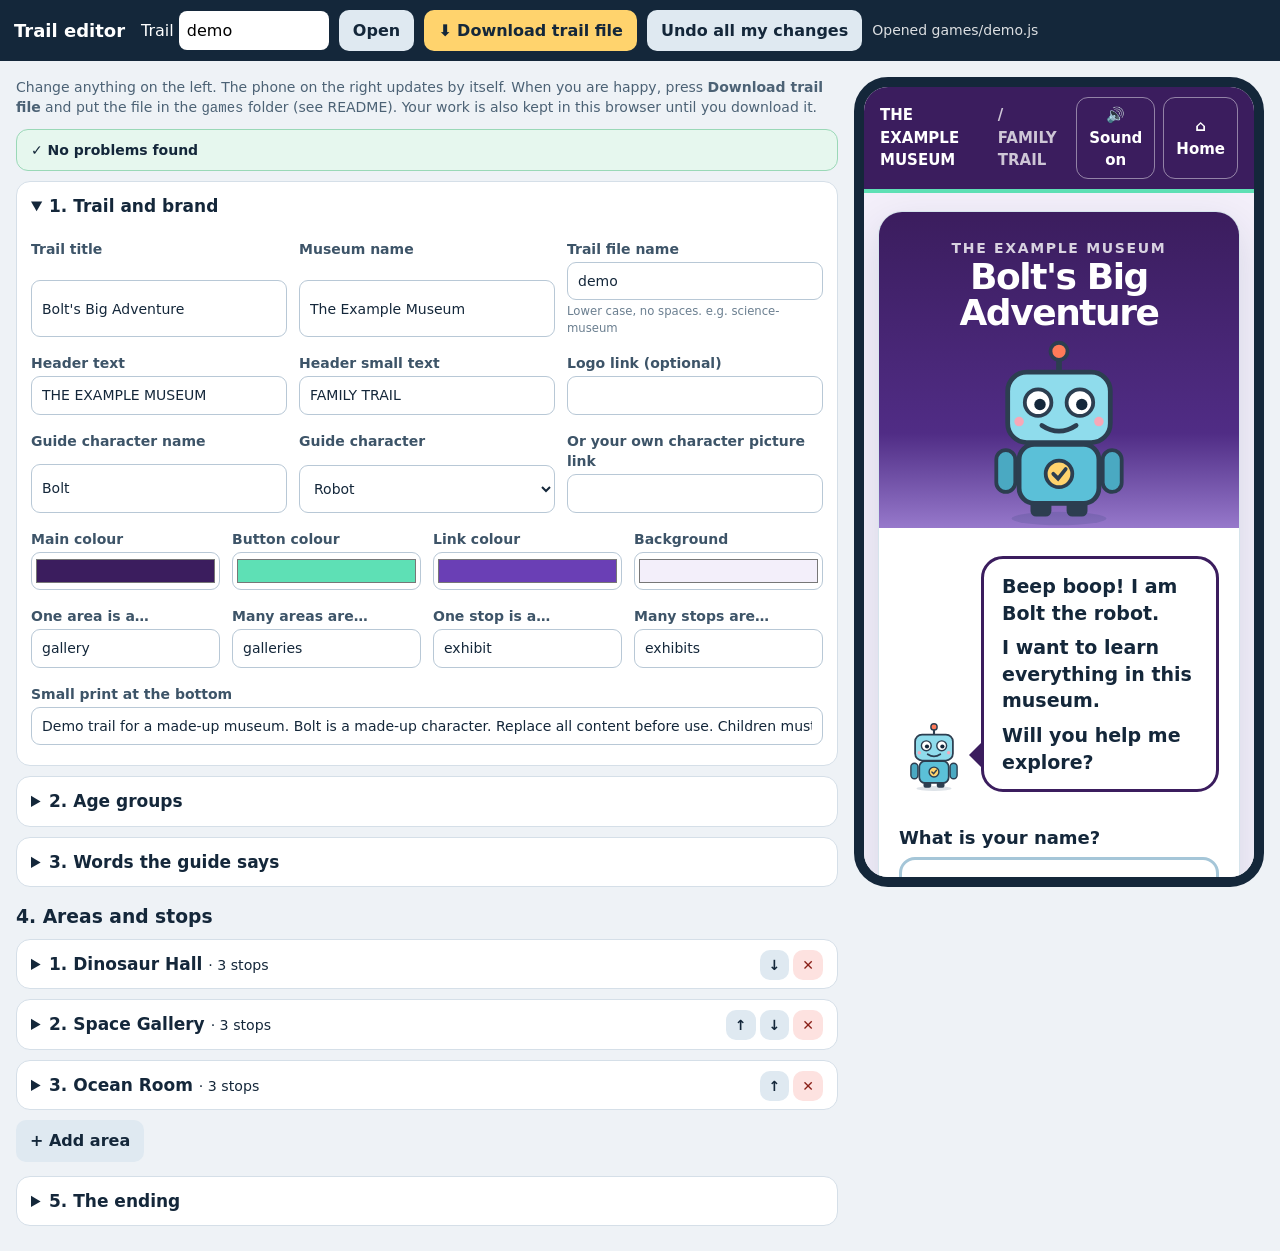
==== editor.html @ 1aa7fb00 "Central trail framework: engine, themes, age levels, 8 game types, editor, demo museum - Split engin" ====
<!DOCTYPE html>
<html lang="en-GB">
<head>
<meta charset="utf-8">
<meta name="viewport" content="width=device-width,initial-scale=1">
<title>Trail editor</title>
<style>
*{box-sizing:border-box}body{margin:0;font:16px/1.45 system-ui,-apple-system,"Segoe UI",Arial,sans-serif;color:#14273a;background:#eef2f6}
button,input,select,textarea{font:inherit}button{cursor:pointer}
.bar{position:sticky;top:0;z-index:10;background:#14273a;color:#fff;padding:10px 14px;display:flex;gap:10px;flex-wrap:wrap;align-items:center}
.bar strong{font-size:18px;margin-right:6px}.bar input{width:150px;padding:8px;border-radius:8px;border:0}
.b{border:0;border-radius:10px;padding:9px 14px;font-weight:800;background:#dfe9f1;color:#14273a}.b.p{background:#ffd36d}.b.s{padding:5px 9px;font-size:14px}.b.d{background:#fde2e0;color:#8a1f17}
#status{font-size:14px;opacity:.85}
.wrap{display:grid;grid-template-columns:minmax(0,1fr) 410px;gap:16px;padding:16px;max-width:1300px;margin:auto}
.phone{position:sticky;top:70px;height:calc(100vh - 90px);border:10px solid #14273a;border-radius:34px;overflow:hidden;background:#fff}.phone iframe{width:100%;height:100%;border:0}
details{background:#fff;border:1px solid #d5dfe8;border-radius:14px;margin:0 0 10px;padding:0 14px}details[open]{padding-bottom:12px}
summary{cursor:pointer;font-weight:850;padding:12px 0;font-size:17px}details details{background:#f7fafc}details details summary{font-size:16px}details details details{background:#fff}
.f{display:grid;gap:3px;margin:8px 0;font-size:14px;font-weight:700;color:#3d5468}.f input,.f select,.f textarea{width:100%;padding:8px 10px;border:1.5px solid #b8c8d6;border-radius:9px;font-weight:500;color:#14273a;background:#fff}
.f textarea{min-height:76px;resize:vertical}.f input[type=color]{padding:2px;height:38px}.f small{font-weight:500;color:#6b7f90}
.g{display:grid;grid-template-columns:repeat(auto-fit,minmax(150px,1fr));gap:0 12px}.g3{grid-template-columns:repeat(auto-fit,minmax(110px,1fr))}
.rowx{display:flex;gap:6px;align-items:center;margin:6px 0;flex-wrap:wrap}.rowx input[type=text],.rowx input[type=number]{padding:7px 8px;border:1.5px solid #b8c8d6;border-radius:8px;min-width:0}
.rowx .ic{width:92px}.rowx .lb{flex:1 1 120px}.rowx .xy{width:64px}
.tools{float:right;display:flex;gap:4px;margin-top:-2px}
.lvl{border-left:4px solid #ffd36d;padding:2px 0 2px 12px;margin:12px 0}.lvl h4{margin:0 0 4px;font-size:15px}
.probs{background:#fff8e6;border:1.5px solid #f0d9a6;border-radius:12px;padding:10px 14px;margin:0 0 10px;font-size:14px}.probs.ok{background:#e6f7ee;border-color:#9ad8b7}.probs ul{margin:4px 0 0;padding-left:18px}
.help{font-size:14px;color:#4c6275;margin:0 0 10px}
@media(max-width:900px){.wrap{grid-template-columns:1fr}.phone{position:static;height:720px;max-width:410px;margin:auto}}
</style>
</head>
<body>
<div class="bar"><strong>Trail editor</strong><label>Trail <input id="gid" value="demo" aria-label="Trail file name"></label><button class="b" id="open">Open</button><button class="b p" id="dl">⬇ Download trail file</button><button class="b" id="discard">Undo all my changes</button><span id="status"></span></div>
<div class="wrap"><div><p class="help">Change anything on the left. The phone on the right updates by itself. When you are happy, press <b>Download trail file</b> and put the file in the <code>games</code> folder (see README). Your work is also kept in this browser until you download it.</p><div id="probs"></div><div id="form"></div></div><div class="phone"><iframe id="pv" title="Phone preview"></iframe></div></div>
<script>
'use strict';
let G=null,fileId='demo',openSet=new Set(['trail']),timer=null;
const $=id=>document.getElementById(id),form=$('form');
const esc=s=>String(s??'').replace(/[&<>"']/g,c=>({'&':'&amp;','<':'&lt;','>':'&gt;','"':'&quot;',"'":'&#39;'}[c]));
const get=p=>p.split('.').reduce((o,k)=>o==null?o:o[k],G);
const set=(p,v)=>{const ks=p.split('.'),last=ks.pop(),o=ks.reduce((o,k)=>o[k]??(o[k]={}),G);if(v===undefined)delete o[last];else o[last]=v};
const uid=p=>p+Math.random().toString(36).slice(2,7);
const SIGNS=['sun','cloud','rainbow','moon','star','rocket','heart','tree','fish','leaf','key','crown','bell','apple','flower','drop'];
const ARTS=['','fighter','trainer','jet','jetCanard','bomber','drone','rocket','biplane','triplane','helicopter','flyingboat'];
const TYPES={choice:'Pick the answer',hotspot:'Tap the right spot on the picture',count:'Count it (+ and − buttons)',spy:'I-spy checklist (tick what you find)',order:'Put in order',match:'Match the pairs',code:'Type the answer (read a label)',estimate:'Best guess slider'};
const TPL={choice:{options:[{label:'Answer 1',icon:'1'},{label:'Answer 2',icon:'2'},{label:'Answer 3',icon:'3'}],answer:1},hotspot:{options:[{label:'Part 1',x:30,y:30},{label:'Part 2',x:50,y:50},{label:'Part 3',x:70,y:70}],answer:1},count:{answer:3,max:10},spy:{options:[{label:'Thing 1',icon:'👀'},{label:'Thing 2',icon:'👀'},{label:'Thing 3',icon:'👀'}],need:2},order:{items:['First','Second','Third']},match:{pairs:[['A','Goes with A'],['B','Goes with B'],['C','Goes with C']]},code:{answer:'answer',hint:''},estimate:{min:0,max:100,step:1,answer:50,tolerance:5,unit:''}};

/* ---------- form pieces ---------- */
const inp=(p,label,type='text',help='')=>`<label class="f"><span>${label}</span><input type="${type}" data-p="${p}" value="${esc(get(p)??'')}">${help?`<small>${help}</small>`:''}</label>`;
const area=(p,label,help='One line each.')=>`<label class="f"><span>${label}</span><textarea data-p="${p}" data-lines="1">${esc((get(p)||[]).join('\n'))}</textarea><small>${help}</small></label>`;
const sel=(p,label,opts,re='')=>`<label class="f"><span>${label}</span><select data-p="${p}" ${re}>${opts.map(o=>{const[v,l]=Array.isArray(o)?o:[o,o||'(none)'];return `<option value="${esc(v)}" ${String(get(p)??'')===String(v)?'selected':''}>${esc(l)}</option>`}).join('')}</select></label>`;
const det=(k,title,body,tools='')=>`<details data-k="${k}" ${openSet.has(k)?'open':''}><summary>${title}${tools?`<span class="tools">${tools}</span>`:''}</summary>${openSet.has(k)?body():''}</details>`;
const tools=(p,i,n)=>`${i>0?`<button class="b s" data-act="up" data-p="${p}" data-i="${i}" title="Move up">↑</button>`:''}${i<n-1?`<button class="b s" data-act="down" data-p="${p}" data-i="${i}" title="Move down">↓</button>`:''}<button class="b s d" data-act="del" data-p="${p}" data-i="${i}" title="Delete">✕</button>`;

function optRows(p,t){const hs=t.type==='hotspot',pick=t.type!=='spy';return `<div><b style="font-size:14px">Answers</b>${pick?' <small>(tick the correct one)</small>':''}${(t.options||[]).map((o,i)=>`<div class="rowx">${pick?`<input type="radio" name="${p}" data-act="correct" data-p="${p}" data-i="${i+1}" ${+t.answer===i+1?'checked':''} title="Correct answer">`:''}${hs?'':`<input class="ic" type="text" data-p="${p}.options.${i}.icon" value="${esc(o.icon??'')}" placeholder="picture" title="Emoji, number, or stack:2 props:4 blades:3 wing:curved">`}<input class="lb" type="text" data-p="${p}.options.${i}.label" value="${esc(o.label??'')}" placeholder="text">${hs?`<input class="xy" type="number" data-p="${p}.options.${i}.x" value="${esc(o.x??50)}" title="Across %"><input class="xy" type="number" data-p="${p}.options.${i}.y" value="${esc(o.y??50)}" title="Down %">`:''}<button class="b s d" data-act="del" data-p="${p}.options" data-i="${i}">✕</button></div>`).join('')}<button class="b s" data-act="addopt" data-p="${p}">+ Add answer</button>${hs?'<br><small>Numbers are the circle position: % across, % down.</small>':'<br><small>Picture: an emoji, a number, or stack:2 · props:4 · blades:3 · wing:curved</small>'}</div>`}
function taskForm(p,lv){const t=get(p);let h=`<div class="lvl"><h4>${esc(lv.emoji||'')} ${esc(lv.label||lv.id)}</h4><label class="f"><span>Game</span><select data-act="tasktype" data-p="${p}"><option value="">No game at this level (hidden)</option>${Object.entries(TYPES).map(([k,l])=>`<option value="${k}" ${t&&t.type===k?'selected':''}>${l}</option>`).join('')}</select></label>`;
 if(t){h+=inp(p+'.q','Question');
  if(['choice','hotspot','spy'].includes(t.type))h+=optRows(p,t);
  if(t.type==='spy')h+=inp(p+'.need','How many must they find?','number');
  if(t.type==='count')h+=`<div class="g">${inp(p+'.answer','Correct number','number')}${inp(p+'.max','Highest number allowed','number')}</div>`;
  if(t.type==='order')h+=area(p+'.items','Items, in the CORRECT order','One per line. The game shuffles them.');
  if(t.type==='match')h+=`<label class="f"><span>Pairs</span><textarea data-p="${p}.pairs" data-pairs="1">${esc((t.pairs||[]).map(x=>x.join(' = ')).join('\n'))}</textarea><small>One pair per line, like: Mars = The red planet</small></label>`;
  if(t.type==='code')h+=`<div class="g">${inp(p+'.answer','Correct answer','text','More than one? Separate with | like 3|three')}${inp(p+'.hint','Hint (after a wrong try)')}</div>`;
  if(t.type==='estimate')h+=`<div class="g g3">${inp(p+'.answer','Correct','number')}${inp(p+'.tolerance','Close enough ±','number')}${inp(p+'.min','Slider from','number')}${inp(p+'.max','Slider to','number')}${inp(p+'.step','Step','number')}${inp(p+'.unit','Unit')}</div>`;
  h+=`<div class="g">${inp(p+'.look','Look prompt for this level (optional)')}${inp(p+'.fact','Fact for this level (optional)')}</div>`}
 return h+'</div>'}
function stopForm(p){const s=get(p);return `<div class="g">${inp(p+'.name','Name')}${inp(p+'.emoji','Picture: emoji')}${inp(p+'.image','Picture: photo link','text','Optional. e.g. images/whale.jpg')}</div>
 <div class="g g3">${sel(p+'.art','Picture: aircraft drawing',ARTS)}${inp(p+'.body','Drawing colour','color')}${inp(p+'.wing','Wing colour','color')}${sel(p+'.wingShape','Wing shape',['','straight','curved','swept','delta'])}</div>
 ${inp(p+'.look','Look prompt (what to find)')}${inp(p+'.fact','Fact (shown after a correct answer)','text','You can use &lt;strong&gt;bold&lt;/strong&gt;.')}${inp(p+'.talk','Talk together (question for the family)')}
 ${G.levels.map(l=>taskForm(`${p}.tasks.${l.id}`,l)).join('')}`}
function zoneForm(p){const z=get(p),n=(z.stops||[]).length;return `<div class="g">${inp(p+'.label','Place name')}${inp(p+'.title','Chapter title')}${inp(p+'.era','Badge text (optional)')}${sel(p+'.sign','Sign picture',SIGNS)}</div>${area(p+'.story','What the guide says here')}${inp(p+'.grown','Grown-up tip')}
 <h4 style="margin:12px 0 6px">Stops</h4>${(z.stops||[]).map((s,i)=>det(`${p}.stops.${i}`,`${esc(s.emoji||'')} ${esc(s.name||'New stop')}`,()=>stopForm(`${p}.stops.${i}`),tools(p+'.stops',i,n))).join('')}<button class="b s" data-act="addstop" data-p="${p}.stops">+ Add stop</button>`}
function renderForm(){const nz=G.zones.length;form.innerHTML=
 det('trail','1. Trail and brand',()=>`<div class="g">${inp('title','Trail title')}${inp('museum','Museum name')}${inp('id','Trail file name','text','Lower case, no spaces. e.g. science-museum')}</div>
  <div class="g">${inp('brand.header','Header text')}${inp('brand.sub','Header small text')}${inp('brand.logo','Logo link (optional)')}</div>
  <div class="g">${inp('guide.name','Guide character name')}${sel('guide.character','Guide character',[['penguin','Penguin'],['robot','Robot']])}${inp('guide.image','Or your own character picture link')}</div>
  <div class="g g3">${inp('theme.primary','Main colour','color')}${inp('theme.accent','Button colour','color')}${inp('theme.link','Link colour','color')}${inp('theme.background','Background','color')}</div>
  <div class="g g3">${inp('words.zone','One area is a…')}${inp('words.zones','Many areas are…')}${inp('words.stop','One stop is a…')}${inp('words.stops','Many stops are…')}</div>${inp('legal','Small print at the bottom')}`)
 +det('levels','2. Age groups',()=>`<p class="help">Each stop can have a different game for each age group. A stop with no game for a group is hidden for that group.</p>${G.levels.map((l,i)=>`<div class="g g3" style="border-bottom:1px solid #e3eaf0;padding-bottom:6px">${inp(`levels.${i}.label`,'Name')}${inp(`levels.${i}.emoji`,'Emoji')}${inp(`levels.${i}.stopsToPass`,'Stops needed per area','number')}${inp(`levels.${i}.showAnswerAfter`,'Show answer after tries','number')}${sel(`levels.${i}.readAloud`,'Read aloud',[['true','On'],['false','Off']])}<div class="f"><span>&nbsp;</span>${G.levels.length>1?`<button class="b s d" data-act="del" data-p="levels" data-i="${i}">Delete group</button>`:''}</div></div>`).join('')}<button class="b s" data-act="addlevel" style="margin-top:8px">+ Add age group</button>`)
 +det('text','3. Words the guide says',()=>`${area('text.intro','Welcome speech')}${inp('text.introGrown','Note for grown-ups on the first screen')}${area('text.introChips','Extra info chips on the first screen')}${inp('text.certTitle','Certificate heading')}${inp('text.certLine','Certificate line (after the child\'s name)')}${inp('text.certThanks','Guide\'s thank you')}`)
 +`<h3 style="margin:16px 0 8px">4. Areas and stops</h3>`+G.zones.map((z,i)=>det(`zones.${i}`,`${i+1}. ${esc(z.label||'New area')} <small style="font-weight:500">· ${(z.stops||[]).length} stops</small>`,()=>zoneForm(`zones.${i}`),tools('zones',i,nz))).join('')+`<button class="b" data-act="addzone" style="margin-bottom:14px">+ Add area</button>`
 +det('finale','5. The ending',()=>`<div class="g">${sel('finale.type','Ending activity',[['badge','Design a badge'],['plane','Design a plane'],['none','Certificate only']])}${inp('finale.title','Title')}${inp('finale.label','Where (optional)')}</div>${area('finale.story','What the guide says')}${inp('finale.grown','Grown-up tip (optional)')}`);
 problems()}

/* ---------- checks ---------- */
function problems(){const e=[],seen={};
 G.zones.forEach(z=>{const n=z.label||'An area';if(!z.sign)e.push(`${n}: choose a sign picture.`);else if(seen[z.sign])e.push(`${n}: uses the same sign picture as ${seen[z.sign]}.`);else seen[z.sign]=n;
  if(!(z.stops||[]).length)e.push(`${n}: has no stops.`);
  (z.stops||[]).forEach(s=>{const sn=s.name||'A stop';if(!s.tasks||!Object.keys(s.tasks).length)e.push(`${sn}: has no game.`);
   Object.entries(s.tasks||{}).forEach(([l,t])=>{const w=`${sn} (${l})`;if(!t.q)e.push(`${w}: question is empty.`);
    if(['choice','hotspot'].includes(t.type)&&!((t.options||[])[t.answer-1]))e.push(`${w}: tick the correct answer.`);
    if(['choice','hotspot','spy'].includes(t.type)&&(t.options||[]).length<2)e.push(`${w}: needs at least 2 answers.`);
    if(t.type==='order'&&(t.items||[]).length<2)e.push(`${w}: needs at least 2 items.`);
    if(t.type==='match'&&((t.pairs||[]).length<2||(t.pairs||[]).some(x=>x.length!==2||!x[1])))e.push(`${w}: each line needs "left = right".`);
    if(t.type==='code'&&!String(t.answer||'').trim())e.push(`${w}: answer is empty.`);
    if(t.type==='estimate'&&!(+t.min<=+t.answer&&+t.answer<=+t.max))e.push(`${w}: the answer must be between the slider ends.`)})})});
 $('probs').innerHTML=e.length?`<div class="probs"><b>⚠ ${e.length} thing${e.length>1?'s':''} to fix</b><ul>${e.slice(0,12).map(x=>`<li>${esc(x)}</li>`).join('')}</ul></div>`:`<div class="probs ok"><b>✓ No problems found</b></div>`;return e}

/* ---------- preview, save ---------- */
function changed(){try{localStorage.setItem('trail-editor-'+fileId,JSON.stringify(G))}catch(e){}$('status').textContent='Changes kept in this browser. Download to save.';clearTimeout(timer);timer=setTimeout(preview,600);problems()}
function preview(){$('pv').src='index.html?preview=1&t='+Date.now()}
window.addEventListener('message',e=>{if(e.source===$('pv').contentWindow&&e.data&&e.data.type==='trail-ready'&&G)$('pv').contentWindow.postMessage({type:'trail-preview',game:G},'*')});
function normalise(g){g.brand=g.brand||{};g.guide=g.guide||{name:'Guide',character:'penguin'};g.theme={primary:'#071d35',accent:'#ffd36d',link:'#145d94',background:'#eaf3f7',...(g.theme||{})};g.words=g.words||{};g.text=g.text||{};g.zones=g.zones||[];g.finale=g.finale||{type:'none'};if(!g.levels||!g.levels.length)g.levels=[{id:'junior',label:'Ages 4–8',emoji:'🐣',stopsToPass:1,showAnswerAfter:2,readAloud:true}];return g}
function load(id,fromFile){fileId=id.replace(/[^a-z0-9-]/gi,'')||'demo';$('gid').value=fileId;let draft=null;try{draft=JSON.parse(localStorage.getItem('trail-editor-'+fileId)||'null')}catch(e){}
 if(draft&&!fromFile){G=normalise(draft);$('status').textContent='Opened your unsaved changes.';renderForm();preview();return}
 delete window.GAME;const s=document.createElement('script');s.src=`games/${fileId}.js?t=${Date.now()}`;
 s.onload=()=>{G=normalise(JSON.parse(JSON.stringify(window.GAME)));$('status').textContent=`Opened games/${fileId}.js`;renderForm();preview()};
 s.onerror=()=>{$('status').textContent=`Could not find games/${fileId}.js`};document.head.appendChild(s)}
$('open').onclick=()=>load($('gid').value);
$('discard').onclick=()=>{if(confirm('Throw away your changes and reload the saved file?')){localStorage.removeItem('trail-editor-'+fileId);load(fileId,true)}};
$('dl').onclick=()=>{const e=problems();if(e.length&&!confirm(`There ${e.length>1?'are':'is'} ${e.length} thing${e.length>1?'s':''} to fix. Download anyway?`))return;G.id=(G.id||fileId).toLowerCase().replace(/[^a-z0-9-]/g,'-');const a=document.createElement('a');a.href=URL.createObjectURL(new Blob(['window.GAME = '+JSON.stringify(G,null,2)+';\n'],{type:'text/javascript'}));a.download=G.id+'.js';a.click();$('status').textContent=`Downloaded ${G.id}.js. Put it in the games folder.`};

/* ---------- events ---------- */
form.addEventListener('toggle',e=>{const k=e.target.dataset&&e.target.dataset.k;if(!k)return;const was=openSet.has(k);e.target.open?openSet.add(k):openSet.delete(k);if(e.target.open&&!was)renderForm()},true);
form.addEventListener('input',e=>{const el=e.target,p=el.dataset.p;if(!p||el.dataset.act)return;let v=el.value;
 if(el.dataset.lines)v=v.split('\n').map(x=>x.trim()).filter(Boolean);
 else if(el.dataset.pairs)v=v.split('\n').map(x=>x.split('=').map(y=>y.trim())).filter(x=>x[0]).map(x=>[x[0],x.slice(1).join('=')]);
 else if(el.type==='number')v=v===''?undefined:+v;
 else if(p.endsWith('.readAloud'))v=v==='true';
 set(p,v);changed();if(el.tagName==='SELECT')renderForm()});
form.addEventListener('change',e=>{const el=e.target,a=el.dataset.act,p=el.dataset.p;
 if(a==='tasktype'){const old=get(p)||{};if(!el.value)set(p,undefined);else{const ks=p.split('.');const stop=get(ks.slice(0,-2).join('.'));stop.tasks=stop.tasks||{};set(p,{type:el.value,q:old.q||'',...JSON.parse(JSON.stringify(TPL[el.value])),...(old.look?{look:old.look}:{}),...(old.fact?{fact:old.fact}:{})})}changed();renderForm()}
 if(a==='correct'){set(p+'.answer',+el.dataset.i);changed()}});
form.addEventListener('click',e=>{const b=e.target.closest('button[data-act]');if(!b)return;e.preventDefault();const a=b.dataset.act,p=b.dataset.p,i=+b.dataset.i,arr=p?get(p):null;
 const shift=(from,to)=>{const ks=[...openSet].filter(k=>k===`${p}.${from}`||k.startsWith(`${p}.${from}.`));ks.forEach(k=>{openSet.delete(k)});return ks.map(k=>`${p}.${to}`+k.slice(`${p}.${from}`.length))};
 if(a==='del'){if(!confirm('Delete this?'))return;arr.splice(i,1);[...openSet].filter(k=>k.startsWith(p+'.')).forEach(k=>openSet.delete(k));
  if(p.endsWith('.options')){const tp=p.slice(0,-8),t=get(tp);if(t.answer>arr.length)t.answer=1}
  if(p==='levels'){const ids=G.levels.map(l=>l.id);G.zones.forEach(z=>z.stops.forEach(s=>Object.keys(s.tasks||{}).forEach(k=>{if(!ids.includes(k))delete s.tasks[k]})))}}
 if(a==='up'||a==='down'){const j=a==='up'?i-1:i+1;[arr[i],arr[j]]=[arr[j],arr[i]];const x=shift(i,'§'),y=shift(j,i);x.map(k=>k.replace('§',j)).concat(y).forEach(k=>openSet.add(k))}
 if(a==='addzone'){G.zones.push({id:uid('z'),label:'New area',title:'',era:'',sign:SIGNS.find(s=>!G.zones.some(z=>z.sign===s))||'sun',story:[],grown:'',stops:[]});openSet.add('zones.'+(G.zones.length-1))}
 if(a==='addstop'){const l=G.levels[0].id;arr.push({id:uid('s'),name:'New stop',emoji:'⭐',image:'',look:'',fact:'',talk:'',tasks:{[l]:{type:'choice',q:'',...JSON.parse(JSON.stringify(TPL.choice))}}});openSet.add(`${p}.${arr.length-1}`)}
 if(a==='addopt'){const t=get(p);t.options=t.options||[];t.options.push(t.type==='hotspot'?{label:'',x:50,y:50}:{label:'',icon:''})}
 if(a==='addlevel'){G.levels.push({id:uid('lv'),label:'New group',emoji:'⭐',stopsToPass:1,showAnswerAfter:2,readAloud:true})}
 changed();renderForm()});
load(new URLSearchParams(location.search).get('game')||'demo');
</script>
</body>
</html>
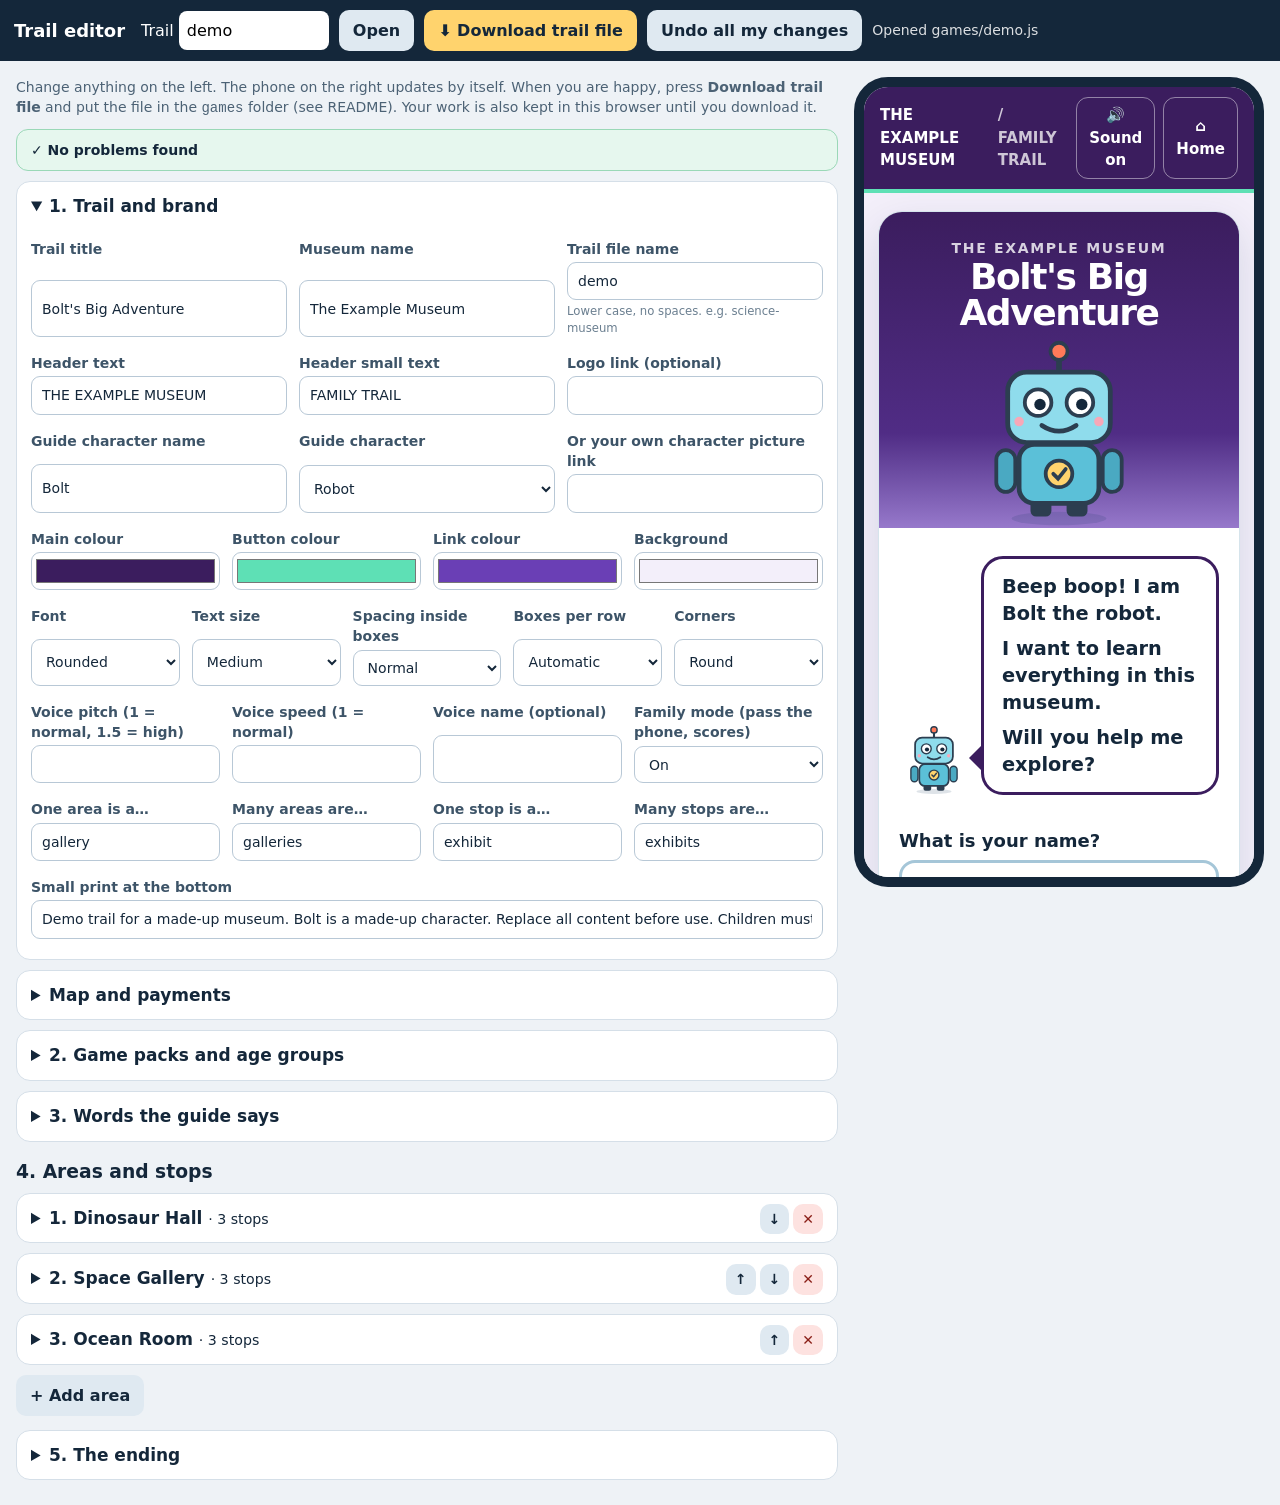
==== commit 1d4c8f13: "Add game packs, payments, floor plan, new games, family mode and layout settings - 9 new game types:" ====
--- a/editor.html
+++ b/editor.html
@@ -23,6 +23,7 @@
 .tools{float:right;display:flex;gap:4px;margin-top:-2px}
 .lvl{border-left:4px solid #ffd36d;padding:2px 0 2px 12px;margin:12px 0}.lvl h4{margin:0 0 4px;font-size:15px}
 .probs{background:#fff8e6;border:1.5px solid #f0d9a6;border-radius:12px;padding:10px 14px;margin:0 0 10px;font-size:14px}.probs.ok{background:#e6f7ee;border-color:#9ad8b7}.probs ul{margin:4px 0 0;padding-left:18px}
+.pinboard{position:relative;border:2px solid #b8c8d6;border-radius:12px;overflow:hidden;touch-action:none;user-select:none}.pinboard img{display:block;width:100%}.epin{position:absolute;width:34px;height:34px;margin:-17px 0 0 -17px;border-radius:50%;background:#14273a;color:#fff;border:3px solid #fff;display:grid;place-items:center;font-weight:900;cursor:grab;box-shadow:0 2px 6px #0006;touch-action:none}
 .help{font-size:14px;color:#4c6275;margin:0 0 10px}
 @media(max-width:900px){.wrap{grid-template-columns:1fr}.phone{position:static;height:720px;max-width:410px;margin:auto}}
 </style>
@@ -40,8 +41,8 @@
 const uid=p=>p+Math.random().toString(36).slice(2,7);
 const SIGNS=['sun','cloud','rainbow','moon','star','rocket','heart','tree','fish','leaf','key','crown','bell','apple','flower','drop'];
 const ARTS=['','fighter','trainer','jet','jetCanard','bomber','drone','rocket','biplane','triplane','helicopter','flyingboat'];
-const TYPES={choice:'Pick the answer',hotspot:'Tap the right spot on the picture',count:'Count it (+ and − buttons)',spy:'I-spy checklist (tick what you find)',order:'Put in order',match:'Match the pairs',code:'Type the answer (read a label)',estimate:'Best guess slider'};
-const TPL={choice:{options:[{label:'Answer 1',icon:'1'},{label:'Answer 2',icon:'2'},{label:'Answer 3',icon:'3'}],answer:1},hotspot:{options:[{label:'Part 1',x:30,y:30},{label:'Part 2',x:50,y:50},{label:'Part 3',x:70,y:70}],answer:1},count:{answer:3,max:10},spy:{options:[{label:'Thing 1',icon:'👀'},{label:'Thing 2',icon:'👀'},{label:'Thing 3',icon:'👀'}],need:2},order:{items:['First','Second','Third']},match:{pairs:[['A','Goes with A'],['B','Goes with B'],['C','Goes with C']]},code:{answer:'answer',hint:''},estimate:{min:0,max:100,step:1,answer:50,tolerance:5,unit:''}};
+const TYPES={choice:'Pick the answer',hotspot:'Tap the right spot on the picture',count:'Count it (+ and − buttons)',spy:'I-spy checklist (tick what you find)',order:'Put in order',match:'Match the pairs',code:'Type the answer (read a label)',estimate:'Best guess slider',truefalse:'True or false (go and check)',silhouette:'Whose shadow? (find the object)',spot:'Spot the mistakes',jigsaw:'Find the piece (jigsaw reveal)',oddone:'Odd one out',padlock:'Code breaker padlock',poll:'Would you rather (no wrong answer)',photo:'Photo mission'};
+const TPL={choice:{options:[{label:'Answer 1',icon:'1'},{label:'Answer 2',icon:'2'},{label:'Answer 3',icon:'3'}],answer:1},hotspot:{options:[{label:'Part 1',x:30,y:30},{label:'Part 2',x:50,y:50},{label:'Part 3',x:70,y:70}],answer:1},count:{answer:3,max:10},spy:{options:[{label:'Thing 1',icon:'👀'},{label:'Thing 2',icon:'👀'},{label:'Thing 3',icon:'👀'}],need:2},order:{items:['First','Second','Third']},match:{pairs:[['A','Goes with A'],['B','Goes with B'],['C','Goes with C']]},code:{answer:'answer',hint:''},estimate:{min:0,max:100,step:1,answer:50,tolerance:5,unit:''},truefalse:{answer:false},silhouette:{options:[{label:'This one',icon:'1'},{label:'Another one',icon:'2'},{label:'A third one',icon:'3'}],answer:1},spot:{options:[{label:'A mistake',icon:'❌',diff:true},{label:'A true thing',icon:'✅'},{label:'Another mistake',icon:'❌',diff:true}]},jigsaw:{items:['Find the first part','Find the second part','Find the third part','Find the fourth part']},oddone:{options:[{label:'Belongs',icon:'1'},{label:'Belongs',icon:'2'},{label:'Does not belong',icon:'3'}],answer:3},padlock:{clues:[['First thing to count','3'],['Second thing to count','4'],['Third thing to count','2']]},poll:{options:[{label:'This',icon:'👈'},{label:'That',icon:'👉'}]},photo:{}};
 
 /* ---------- form pieces ---------- */
 const inp=(p,label,type='text',help='')=>`<label class="f"><span>${label}</span><input type="${type}" data-p="${p}" value="${esc(get(p)??'')}">${help?`<small>${help}</small>`:''}</label>`;
@@ -50,10 +51,15 @@
 const det=(k,title,body,tools='')=>`<details data-k="${k}" ${openSet.has(k)?'open':''}><summary>${title}${tools?`<span class="tools">${tools}</span>`:''}</summary>${openSet.has(k)?body():''}</details>`;
 const tools=(p,i,n)=>`${i>0?`<button class="b s" data-act="up" data-p="${p}" data-i="${i}" title="Move up">↑</button>`:''}${i<n-1?`<button class="b s" data-act="down" data-p="${p}" data-i="${i}" title="Move down">↓</button>`:''}<button class="b s d" data-act="del" data-p="${p}" data-i="${i}" title="Delete">✕</button>`;
 
-function optRows(p,t){const hs=t.type==='hotspot',pick=t.type!=='spy';return `<div><b style="font-size:14px">Answers</b>${pick?' <small>(tick the correct one)</small>':''}${(t.options||[]).map((o,i)=>`<div class="rowx">${pick?`<input type="radio" name="${p}" data-act="correct" data-p="${p}" data-i="${i+1}" ${+t.answer===i+1?'checked':''} title="Correct answer">`:''}${hs?'':`<input class="ic" type="text" data-p="${p}.options.${i}.icon" value="${esc(o.icon??'')}" placeholder="picture" title="Emoji, number, or stack:2 props:4 blades:3 wing:curved">`}<input class="lb" type="text" data-p="${p}.options.${i}.label" value="${esc(o.label??'')}" placeholder="text">${hs?`<input class="xy" type="number" data-p="${p}.options.${i}.x" value="${esc(o.x??50)}" title="Across %"><input class="xy" type="number" data-p="${p}.options.${i}.y" value="${esc(o.y??50)}" title="Down %">`:''}<button class="b s d" data-act="del" data-p="${p}.options" data-i="${i}">✕</button></div>`).join('')}<button class="b s" data-act="addopt" data-p="${p}">+ Add answer</button>${hs?'<br><small>Numbers are the circle position: % across, % down.</small>':'<br><small>Picture: an emoji, a number, or stack:2 · props:4 · blades:3 · wing:curved</small>'}</div>`}
+function optRows(p,t){const hs=t.type==='hotspot',sp=t.type==='spot',pick=!['spy','poll','spot'].includes(t.type);return `<div><b style="font-size:14px">Answers</b>${pick?' <small>(tick the correct one)</small>':''}${(t.options||[]).map((o,i)=>`<div class="rowx">${pick?`<input type="radio" name="${p}" data-act="correct" data-p="${p}" data-i="${i+1}" ${+t.answer===i+1?'checked':''} title="Correct answer">`:''}${sp?`<input type="checkbox" data-p="${p}.options.${i}.diff" ${o.diff?'checked':''} title="Tick if this one is a mistake">`:''}${hs?'':`<input class="ic" type="text" data-p="${p}.options.${i}.icon" value="${esc(o.icon??'')}" placeholder="picture" title="Emoji, number, or stack:2 props:4 blades:3 wing:curved">`}<input class="lb" type="text" data-p="${p}.options.${i}.label" value="${esc(o.label??'')}" placeholder="text">${hs?`<input class="xy" type="number" data-p="${p}.options.${i}.x" value="${esc(o.x??50)}" title="Across %"><input class="xy" type="number" data-p="${p}.options.${i}.y" value="${esc(o.y??50)}" title="Down %">`:''}<button class="b s d" data-act="del" data-p="${p}.options" data-i="${i}">✕</button></div>`).join('')}<button class="b s" data-act="addopt" data-p="${p}">+ Add answer</button>${hs?'<br><small>Numbers are the circle position: % across, % down.</small>':'<br><small>Picture: an emoji, a number, or stack:2 · props:4 · blades:3 · wing:curved</small>'}</div>`}
 function taskForm(p,lv){const t=get(p);let h=`<div class="lvl"><h4>${esc(lv.emoji||'')} ${esc(lv.label||lv.id)}</h4><label class="f"><span>Game</span><select data-act="tasktype" data-p="${p}"><option value="">No game at this level (hidden)</option>${Object.entries(TYPES).map(([k,l])=>`<option value="${k}" ${t&&t.type===k?'selected':''}>${l}</option>`).join('')}</select></label>`;
  if(t){h+=inp(p+'.q','Question');
-  if(['choice','hotspot','spy'].includes(t.type))h+=optRows(p,t);
+  if(['choice','hotspot','spy','silhouette','oddone','spot','poll'].includes(t.type))h+=optRows(p,t);
+  if(t.type==='spot')h+='<small>Tick the box beside each mistake.</small>';
+  if(t.type==='silhouette')h+='<small>Works with drawings, emoji and cut-out pictures. A normal photo turns into a black box.</small>';
+  if(t.type==='truefalse')h+=sel(p+'.answer','The statement is',[['true','True'],['false','False']]);
+  if(t.type==='jigsaw')h+=area(p+'.items','Things to find on the real object','One per line. Each one found reveals a piece of the picture.');
+  if(t.type==='padlock')h+=`<label class="f"><span>Lock numbers</span><textarea data-p="${p}.clues" data-pairs="1">${esc((t.clues||[]).map(x=>x.join(' = ')).join('\n'))}</textarea><small>One per line: what to count or read = the digit (0 to 9). e.g. Propellers on the Lancaster = 4</small></label>`;
   if(t.type==='spy')h+=inp(p+'.need','How many must they find?','number');
   if(t.type==='count')h+=`<div class="g">${inp(p+'.answer','Correct number','number')}${inp(p+'.max','Highest number allowed','number')}</div>`;
   if(t.type==='order')h+=area(p+'.items','Items, in the CORRECT order','One per line. The game shuffles them.');
@@ -66,15 +72,23 @@
  <div class="g g3">${sel(p+'.art','Picture: aircraft drawing',ARTS)}${inp(p+'.body','Drawing colour','color')}${inp(p+'.wing','Wing colour','color')}${sel(p+'.wingShape','Wing shape',['','straight','curved','swept','delta'])}</div>
  ${inp(p+'.look','Look prompt (what to find)')}${inp(p+'.fact','Fact (shown after a correct answer)','text','You can use &lt;strong&gt;bold&lt;/strong&gt;.')}${inp(p+'.talk','Talk together (question for the family)')}
  ${G.levels.map(l=>taskForm(`${p}.tasks.${l.id}`,l)).join('')}`}
-function zoneForm(p){const z=get(p),n=(z.stops||[]).length;return `<div class="g">${inp(p+'.label','Place name')}${inp(p+'.title','Chapter title')}${inp(p+'.era','Badge text (optional)')}${sel(p+'.sign','Sign picture',SIGNS)}</div>${area(p+'.story','What the guide says here')}${inp(p+'.grown','Grown-up tip')}
+function zoneForm(p){const z=get(p),n=(z.stops||[]).length;return `<div class="g">${inp(p+'.label','Place name')}${inp(p+'.title','Chapter title')}${inp(p+'.era','Badge text (optional)')}${sel(p+'.sign','Sign picture',SIGNS)}</div>${area(p+'.story','What the guide says here')}${inp(p+'.grown','Grown-up tip')}<div class="g">${inp(p+'.clue','Mystery clue given here (optional)')}${inp(p+'.audio','Recorded voice file for the story (optional link)')}</div>
  <h4 style="margin:12px 0 6px">Stops</h4>${(z.stops||[]).map((s,i)=>det(`${p}.stops.${i}`,`${esc(s.emoji||'')} ${esc(s.name||'New stop')}`,()=>stopForm(`${p}.stops.${i}`),tools(p+'.stops',i,n))).join('')}<button class="b s" data-act="addstop" data-p="${p}.stops">+ Add stop</button>`}
+function mapForm(){const m=G.map||{};return `${inp('map.image','Map picture link','text','e.g. images/demo-map.svg. Leave empty for no map.')}<label class="f"><span>Or upload a map picture</span><input type="file" accept="image/*" data-act="mapfile"><small>The picture is kept inside the trail file. Keep it under 500 KB.</small></label>${m.image?`<p class="help">Drag each numbered pin to its place on the map.</p><div class="pinboard" id="pinboard"><img src="${esc(m.image)}" alt="" draggable="false">${G.zones.map((z,i)=>{const p=(m.pins||{})[z.id]||{x:8+i*10,y:10};return `<span class="epin" data-z="${esc(z.id)}" style="left:${p.x}%;top:${p.y}%" title="${esc(z.label)}">${i+1}</span>`}).join('')}</div>`:''}`}
+let dragPin=null;
+document.addEventListener('pointerdown',e=>{const t=e.target.closest&&e.target.closest('.epin');if(t){dragPin=t;t.setPointerCapture(e.pointerId);e.preventDefault()}});
+document.addEventListener('pointermove',e=>{if(!dragPin)return;const r=$('pinboard').getBoundingClientRect(),x=Math.round(Math.max(2,Math.min(98,(e.clientX-r.left)/r.width*100))),y=Math.round(Math.max(2,Math.min(98,(e.clientY-r.top)/r.height*100)));dragPin.style.left=x+'%';dragPin.style.top=y+'%';G.map.pins=G.map.pins||{};G.map.pins[dragPin.dataset.z]={x,y}});
+document.addEventListener('pointerup',()=>{if(dragPin){dragPin=null;changed()}});
 function renderForm(){const nz=G.zones.length;form.innerHTML=
  det('trail','1. Trail and brand',()=>`<div class="g">${inp('title','Trail title')}${inp('museum','Museum name')}${inp('id','Trail file name','text','Lower case, no spaces. e.g. science-museum')}</div>
   <div class="g">${inp('brand.header','Header text')}${inp('brand.sub','Header small text')}${inp('brand.logo','Logo link (optional)')}</div>
   <div class="g">${inp('guide.name','Guide character name')}${sel('guide.character','Guide character',[['penguin','Penguin'],['robot','Robot']])}${inp('guide.image','Or your own character picture link')}</div>
   <div class="g g3">${inp('theme.primary','Main colour','color')}${inp('theme.accent','Button colour','color')}${inp('theme.link','Link colour','color')}${inp('theme.background','Background','color')}</div>
+  <div class="g g3">${sel('theme.font','Font',[['','Standard'],['rounded','Rounded'],['playful','Playful'],['classic','Classic'],['clean','Clean']])}${sel('theme.textSize','Text size',[['small','Small'],['medium','Medium'],['large','Large']])}${sel('theme.spacing','Spacing inside boxes',[['tight','Tight'],['normal','Normal'],['roomy','Roomy']])}${sel('theme.columns','Boxes per row',[['','Automatic'],['1','1'],['2','2'],['3','3']])}${sel('theme.corners','Corners',[['round','Round'],['square','Square']])}</div>
+  <div class="g g3">${inp('guide.voicePitch','Voice pitch (1 = normal, 1.5 = high)','number')}${inp('guide.voiceRate','Voice speed (1 = normal)','number')}${inp('guide.voice','Voice name (optional)')}${sel('family','Family mode (pass the phone, scores)',[['false','Off'],['true','On']])}</div>
   <div class="g g3">${inp('words.zone','One area is a…')}${inp('words.zones','Many areas are…')}${inp('words.stop','One stop is a…')}${inp('words.stops','Many stops are…')}</div>${inp('legal','Small print at the bottom')}`)
- +det('levels','2. Age groups',()=>`<p class="help">Each stop can have a different game for each age group. A stop with no game for a group is hidden for that group.</p>${G.levels.map((l,i)=>`<div class="g g3" style="border-bottom:1px solid #e3eaf0;padding-bottom:6px">${inp(`levels.${i}.label`,'Name')}${inp(`levels.${i}.emoji`,'Emoji')}${inp(`levels.${i}.stopsToPass`,'Stops needed per area','number')}${inp(`levels.${i}.showAnswerAfter`,'Show answer after tries','number')}${sel(`levels.${i}.readAloud`,'Read aloud',[['true','On'],['false','Off']])}<div class="f"><span>&nbsp;</span>${G.levels.length>1?`<button class="b s d" data-act="del" data-p="levels" data-i="${i}">Delete group</button>`:''}</div></div>`).join('')}<button class="b s" data-act="addlevel" style="margin-top:8px">+ Add age group</button>`)
+ +det('map','Map and payments',()=>mapForm()+`<h4 style="margin:14px 0 4px">Payments for paid packs</h4><div class="g">${sel('pay.provider','Payment method',[['demo','Demo (pretend payment)'],['stripe','Stripe'],['shopify','Museum Shopify']])}${inp('pay.api','Payment server address','text','From server/README.md')}${inp('pay.shop','Shopify shop address','text','e.g. museum-shop.myshopify.com')}</div>`)
+ +det('levels','2. Game packs and age groups',()=>`<p class="help">Each pack is a set of games. Families pick one on the first screen. Each stop can have a different game for each age group. A stop with no game for a group is hidden for that group.</p>${G.levels.map((l,i)=>`<div class="g g3" style="border-bottom:1px solid #e3eaf0;padding-bottom:6px">${inp(`levels.${i}.label`,'Name')}${inp(`levels.${i}.emoji`,'Emoji')}${inp(`levels.${i}.stopsToPass`,'Stops needed per area','number')}${inp(`levels.${i}.showAnswerAfter`,'Show answer after tries','number')}${sel(`levels.${i}.readAloud`,'Read aloud',[['true','On'],['false','Off']])}${inp(`levels.${i}.desc`,'Description')}${inp(`levels.${i}.minutes`,'Length in minutes')}${inp(`levels.${i}.teaches`,'What it teaches')}${sel(`levels.${i}.paid`,'Paid pack?',[['false','Free'],['true','Paid']])}${inp(`levels.${i}.price`,'Price shown, e.g. £3 or Free')}${inp(`levels.${i}.prices.1`,'Price 1 phone')}${inp(`levels.${i}.prices.2`,'Price 2 phones')}${inp(`levels.${i}.prices.3`,'Price 3 phones')}${inp(`levels.${i}.shopify.1`,'Shopify variant ID, 1 phone')}${inp(`levels.${i}.shopify.2`,'Shopify variant ID, 2 phones')}${inp(`levels.${i}.shopify.3`,'Shopify variant ID, 3 phones')}${inp(`levels.${i}.mystery.q`,'Mystery ending: question (optional)')}${area(`levels.${i}.mystery.options`,'Mystery suspects','One per line. Clues are set in each area.')}${inp(`levels.${i}.mystery.answer`,'Which suspect is right? (1, 2, 3…)','number')}<div class="f"><span>&nbsp;</span>${G.levels.length>1?`<button class="b s d" data-act="del" data-p="levels" data-i="${i}">Delete group</button>`:''}</div></div>`).join('')}<button class="b s" data-act="addlevel" style="margin-top:8px">+ Add age group</button>`)
  +det('text','3. Words the guide says',()=>`${area('text.intro','Welcome speech')}${inp('text.introGrown','Note for grown-ups on the first screen')}${area('text.introChips','Extra info chips on the first screen')}${inp('text.certTitle','Certificate heading')}${inp('text.certLine','Certificate line (after the child\'s name)')}${inp('text.certThanks','Guide\'s thank you')}`)
  +`<h3 style="margin:16px 0 8px">4. Areas and stops</h3>`+G.zones.map((z,i)=>det(`zones.${i}`,`${i+1}. ${esc(z.label||'New area')} <small style="font-weight:500">· ${(z.stops||[]).length} stops</small>`,()=>zoneForm(`zones.${i}`),tools('zones',i,nz))).join('')+`<button class="b" data-act="addzone" style="margin-bottom:14px">+ Add area</button>`
  +det('finale','5. The ending',()=>`<div class="g">${sel('finale.type','Ending activity',[['badge','Design a badge'],['plane','Design a plane'],['none','Certificate only']])}${inp('finale.title','Title')}${inp('finale.label','Where (optional)')}</div>${area('finale.story','What the guide says')}${inp('finale.grown','Grown-up tip (optional)')}`);
@@ -86,7 +100,10 @@
   if(!(z.stops||[]).length)e.push(`${n}: has no stops.`);
   (z.stops||[]).forEach(s=>{const sn=s.name||'A stop';if(!s.tasks||!Object.keys(s.tasks).length)e.push(`${sn}: has no game.`);
    Object.entries(s.tasks||{}).forEach(([l,t])=>{const w=`${sn} (${l})`;if(!t.q)e.push(`${w}: question is empty.`);
-    if(['choice','hotspot'].includes(t.type)&&!((t.options||[])[t.answer-1]))e.push(`${w}: tick the correct answer.`);
+    if(t.type==='spot'&&!(t.options||[]).some(o=>o.diff))e.push(`${w}: tick at least one mistake.`);
+    if(t.type==='jigsaw'&&(t.items||[]).length<2)e.push(`${w}: needs at least 2 things to find.`);
+    if(t.type==='padlock'&&((t.clues||[]).length<2||(t.clues||[]).some(c=>!/^\d$/.test(String(c[1]).trim()))))e.push(`${w}: each line needs "clue = one digit".`);
+    if(['choice','hotspot','silhouette','oddone'].includes(t.type)&&!((t.options||[])[t.answer-1]))e.push(`${w}: tick the correct answer.`);
     if(['choice','hotspot','spy'].includes(t.type)&&(t.options||[]).length<2)e.push(`${w}: needs at least 2 answers.`);
     if(t.type==='order'&&(t.items||[]).length<2)e.push(`${w}: needs at least 2 items.`);
     if(t.type==='match'&&((t.pairs||[]).length<2||(t.pairs||[]).some(x=>x.length!==2||!x[1])))e.push(`${w}: each line needs "left = right".`);
@@ -114,11 +131,12 @@
  if(el.dataset.lines)v=v.split('\n').map(x=>x.trim()).filter(Boolean);
  else if(el.dataset.pairs)v=v.split('\n').map(x=>x.split('=').map(y=>y.trim())).filter(x=>x[0]).map(x=>[x[0],x.slice(1).join('=')]);
  else if(el.type==='number')v=v===''?undefined:+v;
- else if(p.endsWith('.readAloud'))v=v==='true';
+ else if(el.type==='checkbox')v=el.checked;else if(/\.(readAloud|paid)$|^family$/.test(p))v=v==='true';
  set(p,v);changed();if(el.tagName==='SELECT')renderForm()});
 form.addEventListener('change',e=>{const el=e.target,a=el.dataset.act,p=el.dataset.p;
  if(a==='tasktype'){const old=get(p)||{};if(!el.value)set(p,undefined);else{const ks=p.split('.');const stop=get(ks.slice(0,-2).join('.'));stop.tasks=stop.tasks||{};set(p,{type:el.value,q:old.q||'',...JSON.parse(JSON.stringify(TPL[el.value])),...(old.look?{look:old.look}:{}),...(old.fact?{fact:old.fact}:{})})}changed();renderForm()}
- if(a==='correct'){set(p+'.answer',+el.dataset.i);changed()}});
+ if(a==='correct'){set(p+'.answer',+el.dataset.i);changed()}
+ if(a==='mapfile'&&el.files[0]){const r=new FileReader();r.onload=()=>{set('map.image',r.result);changed();renderForm()};r.readAsDataURL(el.files[0])}});
 form.addEventListener('click',e=>{const b=e.target.closest('button[data-act]');if(!b)return;e.preventDefault();const a=b.dataset.act,p=b.dataset.p,i=+b.dataset.i,arr=p?get(p):null;
  const shift=(from,to)=>{const ks=[...openSet].filter(k=>k===`${p}.${from}`||k.startsWith(`${p}.${from}.`));ks.forEach(k=>{openSet.delete(k)});return ks.map(k=>`${p}.${to}`+k.slice(`${p}.${from}`.length))};
  if(a==='del'){if(!confirm('Delete this?'))return;arr.splice(i,1);[...openSet].filter(k=>k.startsWith(p+'.')).forEach(k=>openSet.delete(k));
